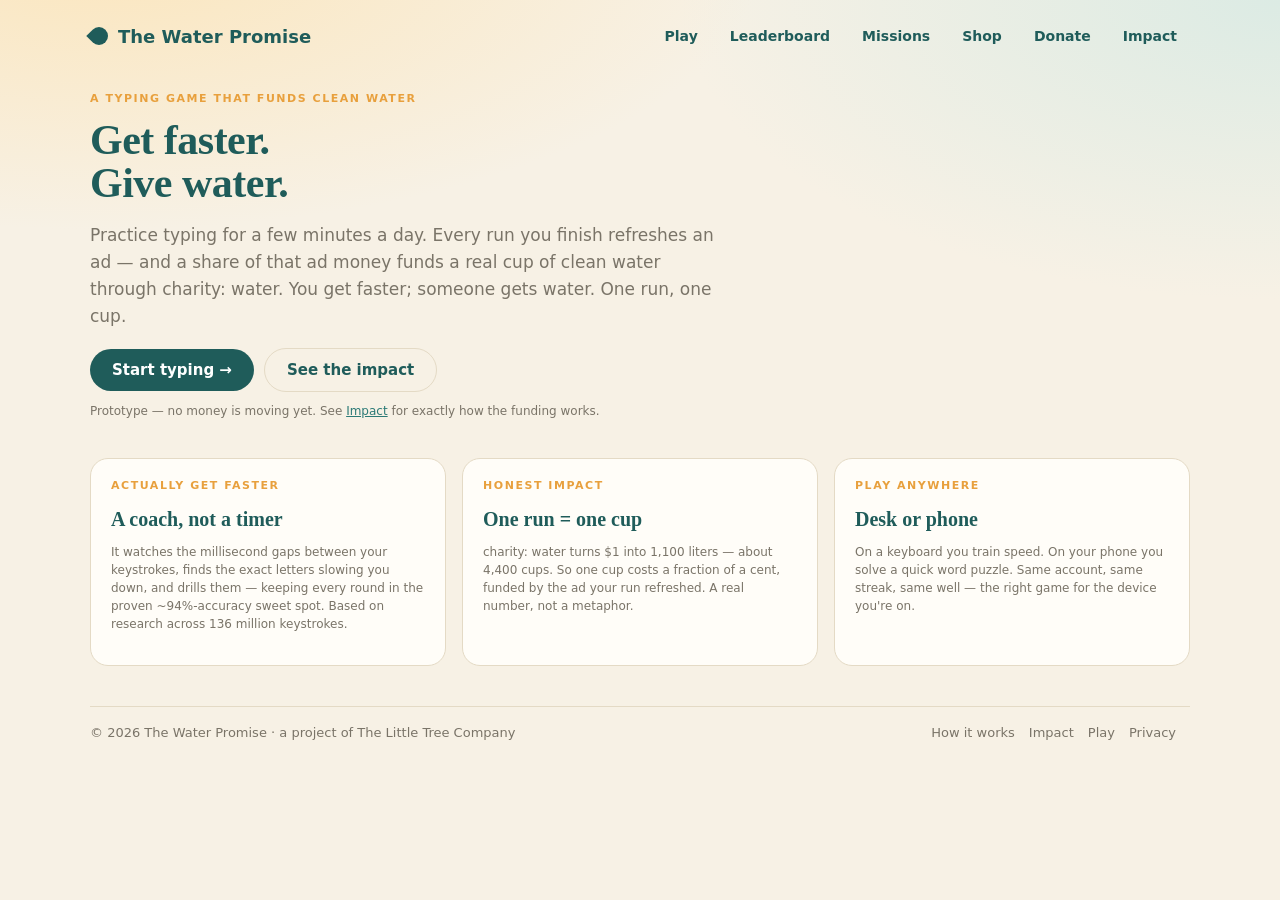
==== index.html @ 93ff99ce "Initial commit — The Water Promise site (typing game, live leaderboard, charity: water, privacy poli" ====
<!DOCTYPE html>
<html lang="en">
<head>
<meta charset="UTF-8"/>
<meta name="viewport" content="width=device-width, initial-scale=1.0"/>
<title>The Water Promise — Get faster. Give water.</title>
<meta name="description" content="A typing-speed coach that funds clean water. Get faster at typing; a share of the ad revenue funds real cups through charity: water."/>
<link rel="stylesheet" href="/styles.css"/>
<script async src="https://pagead2.googlesyndication.com/pagead/js/adsbygoogle.js?client=ca-pub-2861634407191511" crossorigin="anonymous"></script>
</head>
<body>
<div class="wrap">
  <nav>
    <a class="brand" href="/"><span class="drop"></span> The Water Promise</a>
    <div class="navlinks">
      <a href="/play">Play</a><a href="/leaderboard">Leaderboard</a><a href="/missions">Missions</a><a href="/shop">Shop</a><a href="/donate">Donate</a><a href="/impact">Impact</a>
    </div>
  </nav>

  <div style="padding:26px 0 8px">
    <div class="eyebrow">A typing game that funds clean water</div>
    <h1>Get faster.<br/>Give water.</h1>
    <p class="lead">Practice typing for a few minutes a day. Every run you finish refreshes an ad — and a share of that ad money funds a real cup of clean water through charity: water. You get faster; someone gets water. One run, one cup.</p>
    <div class="cta" style="margin-top:18px">
      <a class="btn" href="/play">Start typing →</a>
      <a class="btn ghost" href="/impact">See the impact</a>
    </div>
    <p class="note" style="margin-top:10px">Prototype — no money is moving yet. See <a href="/impact">Impact</a> for exactly how the funding works.</p>
  </div>

  <div class="cards">
    <div class="card">
      <div class="eyebrow">Actually get faster</div>
      <h3>A coach, not a timer</h3>
      <p class="note">It watches the millisecond gaps between your keystrokes, finds the exact letters slowing you down, and drills them — keeping every round in the proven ~94%-accuracy sweet spot. Based on research across 136 million keystrokes.</p>
    </div>
    <div class="card">
      <div class="eyebrow">Honest impact</div>
      <h3>One run = one cup</h3>
      <p class="note">charity: water turns $1 into 1,100 liters — about 4,400 cups. So one cup costs a fraction of a cent, funded by the ad your run refreshed. A real number, not a metaphor.</p>
    </div>
    <div class="card">
      <div class="eyebrow">Play anywhere</div>
      <h3>Desk or phone</h3>
      <p class="note">On a keyboard you train speed. On your phone you solve a quick word puzzle. Same account, same streak, same well — the right game for the device you're on.</p>
    </div>
  </div>

  <div class="footer">
    <div>© 2026 The Water Promise · a project of The Little Tree Company</div>
    <div><a href="/how">How it works</a><a href="/impact">Impact</a><a href="/play">Play</a><a href="/privacy">Privacy</a></div>
  </div>
</div>
</body>
</html>
---- styles.css ----
:root{--cream:#F7F1E5;--card:#FFFDF8;--ink:#1F5C5A;--ink2:#2C7A76;--sun:#E8A03D;--text:#2B2B28;--muted:#7A7468;--good:#3F9A6E;--bad:#C6603E;--line:#E4DAC5;--water:#3FA7D6}
*{box-sizing:border-box}
html{scroll-behavior:smooth}
body{margin:0;background:radial-gradient(1200px 500px at 8% -5%,#FBE6BE 0%,rgba(251,230,190,0) 55%),radial-gradient(1200px 600px at 100% 0%,#DCEBE4 0%,rgba(220,235,228,0) 50%),var(--cream);color:var(--text);font-family:system-ui,-apple-system,"Segoe UI",Roboto,sans-serif;min-height:100vh}
.wrap{max-width:1140px;margin:0 auto;padding:14px 20px 70px}
a{color:var(--ink2)}
/* nav */
nav{display:flex;align-items:center;justify-content:space-between;gap:12px;flex-wrap:wrap;padding:6px 0 14px}
.brand{display:flex;align-items:center;gap:10px;font-weight:700;color:var(--ink);font-size:18px;text-decoration:none}
.drop{width:18px;height:18px;background:var(--ink);border-radius:50% 50% 50% 0;transform:rotate(45deg)}
.navlinks{display:flex;gap:6px;align-items:center;flex-wrap:wrap}
.navlinks a{padding:8px 13px;border-radius:999px;color:var(--ink);text-decoration:none;font-weight:600;font-size:14px}
.navlinks a:hover{background:#EEF4EE}
.navlinks a.cta{background:var(--ink);color:#fff}
.navlinks a.here{background:#EEF4EE}
/* type */
h1{font-family:Georgia,serif;color:var(--ink);font-size:42px;line-height:1.02;margin:14px 0 6px;letter-spacing:-.5px}
h2{font-family:Georgia,serif;color:var(--ink);font-size:28px;margin:26px 0 8px}
h3{font-family:Georgia,serif;color:var(--ink);font-size:20px;margin:16px 0 6px}
.lead{color:var(--muted);max-width:640px;font-size:17px}
.eyebrow{font-size:11px;letter-spacing:.14em;text-transform:uppercase;color:var(--sun);font-weight:700}
p{line-height:1.6}
/* buttons */
.btn{display:inline-block;background:var(--ink);color:#fff;border:none;border-radius:999px;padding:12px 22px;font-weight:700;font-size:15px;cursor:pointer;text-decoration:none}
.btn.ghost{background:transparent;border:1px solid var(--line);color:var(--ink)}
/* cards / grid */
.cards{display:grid;grid-template-columns:repeat(3,1fr);gap:16px;margin-top:18px}
@media(max-width:820px){.cards{grid-template-columns:1fr}}
.card{background:var(--card);border:1px solid var(--line);border-radius:18px;padding:20px;position:relative}
.chips{display:flex;gap:6px;flex-wrap:wrap;margin:8px 0}
.chip{font-size:11px;font-weight:700;border-radius:999px;padding:3px 10px;background:#EEF4EE;color:var(--ink2)}
.chip.k{background:#FBE9CF;color:#9a6a1e;font-family:ui-monospace,monospace;text-transform:none}
/* play layout */
.hud{display:flex;gap:18px;flex-wrap:wrap;align-items:center}
.hud .stat{text-align:right;line-height:1.05}
.hud .stat b{font-family:Georgia,serif;font-size:20px;color:var(--ink)}
.hud .stat span{font-size:10px;letter-spacing:.07em;text-transform:uppercase;color:var(--muted)}
.banner{margin:6px 0 16px;border:1px dashed #C9BE9F;border-radius:16px;background:repeating-linear-gradient(45deg,#F6EFDD,#F6EFDD 14px,#F1E7CE 14px,#F1E7CE 28px);min-height:96px;display:flex;align-items:center;justify-content:center;gap:14px;text-align:center;position:relative;overflow:hidden}
.banner .tag{position:absolute;top:8px;left:14px;font-size:10px;letter-spacing:.12em;text-transform:uppercase;color:#9a8f73;font-weight:700}
.banner .bhead{font-family:Georgia,serif;font-size:24px;color:var(--ink)}
.banner .bsub{font-size:13px;color:#9a8f73}
.banner.flash{animation:fl .5s ease}@keyframes fl{0%{background:#FFF6E2}100%{background:repeating-linear-gradient(45deg,#F6EFDD,#F6EFDD 14px,#F1E7CE 14px,#F1E7CE 28px)}}
.grid{display:grid;grid-template-columns:1fr 320px;gap:18px}
@media(max-width:880px){.grid{grid-template-columns:1fr}}
.ptitle{font-family:Georgia,serif;font-size:23px;color:var(--ink);margin:2px 0 6px}
#target,#raceTarget{font-family:ui-monospace,Menlo,Consolas,monospace;font-size:23px;line-height:1.9;letter-spacing:.5px;background:linear-gradient(180deg,#F3F7F3,#EFF4EE);border:1px solid var(--line);border-radius:14px;padding:16px;min-height:92px;user-select:none}
#target .ch{border-radius:3px;padding:0 1px}
#target .cur,#raceTarget .cur{background:var(--sun);color:#3a2b12;box-shadow:0 0 0 2px rgba(232,160,61,.35)}
#target .ok,#raceTarget .ok{color:var(--good)}
#target .no,#raceTarget .no{color:#fff;background:var(--bad)}
.hidden-in{position:absolute;opacity:0;left:-9999px}
.tabs{display:flex;gap:8px;margin:0 0 14px;flex-wrap:wrap}
.tab{padding:9px 15px;border-radius:999px;border:1px solid var(--line);background:var(--card);font-weight:600;color:var(--ink);cursor:pointer;font-size:14px}
.tab.on{background:var(--ink);color:#fff;border-color:var(--ink)}
.metrics{display:flex;gap:8px;margin-top:14px;flex-wrap:wrap}
.metric{flex:1;min-width:78px;background:#FBF7EE;border:1px solid var(--line);border-radius:12px;padding:9px 10px;text-align:center}
.metric b{font-family:Georgia,serif;font-size:24px;color:var(--ink);display:block;line-height:1}
.metric span{font-size:9.5px;letter-spacing:.06em;text-transform:uppercase;color:var(--muted)}
.cta{margin-top:14px;display:flex;gap:10px;align-items:center;flex-wrap:wrap}
.hint{color:var(--muted);font-size:13px}
.debrief{margin-top:12px;padding:12px 14px;border-radius:12px;background:#F1F7F3;border:1px solid #DCEAE0;font-size:13.5px;display:none}
.debrief b{color:var(--ink)}
.bucket-wrap{display:flex;align-items:flex-end;gap:14px}
.bucket{position:relative;width:84px;height:104px;border:3px solid var(--ink);border-top:none;border-radius:6px 6px 16px 16px;overflow:hidden;background:#F0F5F1;flex:none}
.fill{position:absolute;bottom:0;left:0;right:0;height:0%;background:linear-gradient(180deg,#69C0E6,#2C7A9B);transition:height .6s cubic-bezier(.2,.8,.2,1)}
.big-cups{font-family:Georgia,serif;font-size:38px;color:var(--ink);line-height:1}
.milestone{margin-top:10px;font-size:12.5px;color:var(--muted)}
.prog{height:8px;background:#EDE4CE;border-radius:99px;overflow:hidden;margin-top:6px}
.prog i{display:block;height:100%;width:0;background:var(--sun);transition:width .5s}
#waterfx{position:fixed;inset:0;width:100%;height:100%;pointer-events:none;z-index:60}
/* wordle */
.wg{display:grid;grid-template-rows:repeat(6,1fr);gap:6px;justify-content:center;margin-bottom:12px}
.wrow{display:grid;grid-template-columns:repeat(5,50px);gap:6px}
.wc{width:50px;height:50px;border:2px solid var(--line);border-radius:8px;display:flex;align-items:center;justify-content:center;font-family:Georgia,serif;font-size:24px;font-weight:700;color:var(--ink);text-transform:uppercase;background:#fff}
.wc.g{background:var(--good);border-color:var(--good);color:#fff}.wc.y{background:var(--sun);border-color:var(--sun);color:#fff}.wc.b{background:#B9AE93;border-color:#B9AE93;color:#fff}
.kb{display:flex;flex-direction:column;gap:6px;align-items:center}
.krow{display:flex;gap:5px}
.key{min-width:28px;height:42px;border-radius:7px;border:1px solid var(--line);background:#fff;font-weight:700;color:var(--ink);padding:0 7px;cursor:pointer;font-size:13px}
.key.wide{min-width:52px;font-size:11px}
.key.g{background:var(--good);color:#fff;border-color:var(--good)}.key.y{background:var(--sun);color:#fff;border-color:var(--sun)}.key.b{background:#B9AE93;color:#fff;border-color:#B9AE93}
.def{margin-top:8px;padding:10px 12px;border-radius:10px;background:#F1F7F3;border:1px solid #DCEAE0;font-size:13px;display:none}
/* content */
.prose{max-width:760px}
.prose p{color:#3b3a35}
.stat-row{display:flex;gap:14px;flex-wrap:wrap;margin:14px 0}
.statbox{background:var(--card);border:1px solid var(--line);border-radius:14px;padding:14px 18px;min-width:150px}
.statbox b{font-family:Georgia,serif;font-size:26px;color:var(--ink);display:block}
.statbox span{font-size:12px;color:var(--muted)}
.faq{border-top:1px solid var(--line);padding:14px 0}
.faq b{color:var(--ink)}
.footer{margin-top:40px;border-top:1px solid var(--line);padding-top:18px;color:var(--muted);font-size:13px;display:flex;justify-content:space-between;gap:16px;flex-wrap:wrap}
.footer a{color:var(--muted);text-decoration:none;margin-right:14px}
.pill{display:inline-block;background:#EEF4EE;color:var(--ink2);border-radius:99px;padding:2px 10px;font-size:11px;font-weight:700}
.note{color:var(--muted);font-size:12px;line-height:1.5}
/* tip-and-pour */
.banner{transition:transform .5s cubic-bezier(.34,1.4,.64,1);transform-origin:78% 100%}
.banner.tip{transform:rotate(9deg)}
/* save-to-leaderboard */
.savebox{display:flex;gap:8px;align-items:center;flex-wrap:wrap;margin-top:12px;padding:12px;border:1px solid var(--line);border-radius:12px;background:#FBF7EE}
.savebox input{font:inherit;padding:9px 12px;border:1px solid var(--line);border-radius:10px;min-width:150px}
.savemsg{font-size:12.5px;color:var(--ink2)}
/* leaderboard table */
.lb{width:100%;border-collapse:collapse;margin-top:10px}
.lb th{text-align:left;font-size:11px;letter-spacing:.08em;text-transform:uppercase;color:var(--muted);padding:8px 10px;border-bottom:1px solid var(--line)}
.lb td{padding:11px 10px;border-bottom:1px solid #F0E9D6}
.lb tr td:first-child{font-family:Georgia,serif;color:var(--ink);width:40px}
.lb .nm{font-weight:600;color:var(--ink)}
/* product grid */
.prod{display:grid;grid-template-columns:repeat(3,1fr);gap:14px;margin-top:12px}
@media(max-width:820px){.prod{grid-template-columns:1fr 1fr}}
.p{background:var(--card);border:1px solid var(--line);border-radius:14px;padding:14px}
.p .pn{font-weight:600;color:var(--ink)}
.p .pp{font-family:Georgia,serif;font-size:20px;color:var(--ink);margin:4px 0}
.p .buy{display:inline-block;margin-top:6px;background:var(--ink);color:#fff;border-radius:999px;padding:8px 14px;font-weight:600;font-size:13px;text-decoration:none;border:none;cursor:pointer}
.give{display:flex;gap:12px;flex-wrap:wrap;margin:14px 0}
.give a{background:var(--ink);color:#fff;border-radius:14px;padding:16px 26px;font-family:Georgia,serif;font-size:22px;text-decoration:none}
.give a.alt{background:var(--sun)}
.mission{background:var(--card);border:1px solid var(--line);border-radius:16px;padding:18px;margin-top:12px}
.meter{height:10px;background:#EDE4CE;border-radius:99px;overflow:hidden;margin-top:8px}
.meter i{display:block;height:100%;background:linear-gradient(90deg,#69C0E6,#2C7A9B)}
/* walking water-carrier */
.pathstrip{position:relative;height:66px;margin:6px 0 16px;border-radius:14px;overflow:hidden;background:linear-gradient(180deg,#EAF3E4,#DCEBD3);border:1px solid var(--line)}
.pathstrip:before{content:"";position:absolute;bottom:0;left:0;right:0;height:22px;background:repeating-linear-gradient(90deg,#CFE0C2,#CFE0C2 10px,#C6D9B8 10px,#C6D9B8 20px)}
.walker{position:absolute;bottom:8px;left:-70px;animation:walkAcross 9s linear infinite}
.walker svg{display:block;animation:bob .5s ease-in-out infinite}
@keyframes walkAcross{0%{transform:translateX(0)}100%{transform:translateX(calc(100vw + 140px))}}
@keyframes bob{0%,100%{transform:translateY(0)}50%{transform:translateY(-3px)}}
.leg{transform-origin:top center;animation:swing .5s ease-in-out infinite}
.leg2{animation-delay:.25s}
@keyframes swing{0%,100%{transform:rotate(16deg)}50%{transform:rotate(-16deg)}}
.pail{animation:pailsway .5s ease-in-out infinite}
@keyframes pailsway{0%,100%{transform:rotate(-4deg)}50%{transform:rotate(4deg)}}
/* auth panel */
.auth input{font:inherit;padding:9px 12px;border:1px solid var(--line);border-radius:10px;width:100%;margin-top:6px}
.auth .row{display:flex;gap:8px;margin-top:8px;flex-wrap:wrap}
.auth .row .btn{padding:9px 16px}
.authmsg{font-size:12.5px;color:var(--ink2);margin-top:6px}
.trophy{display:flex;gap:14px;align-items:center;background:var(--card);border:1px solid var(--line);border-radius:16px;padding:16px;margin-top:12px}
.trophy .ic{font-size:34px}
.trophy b{color:var(--ink)}
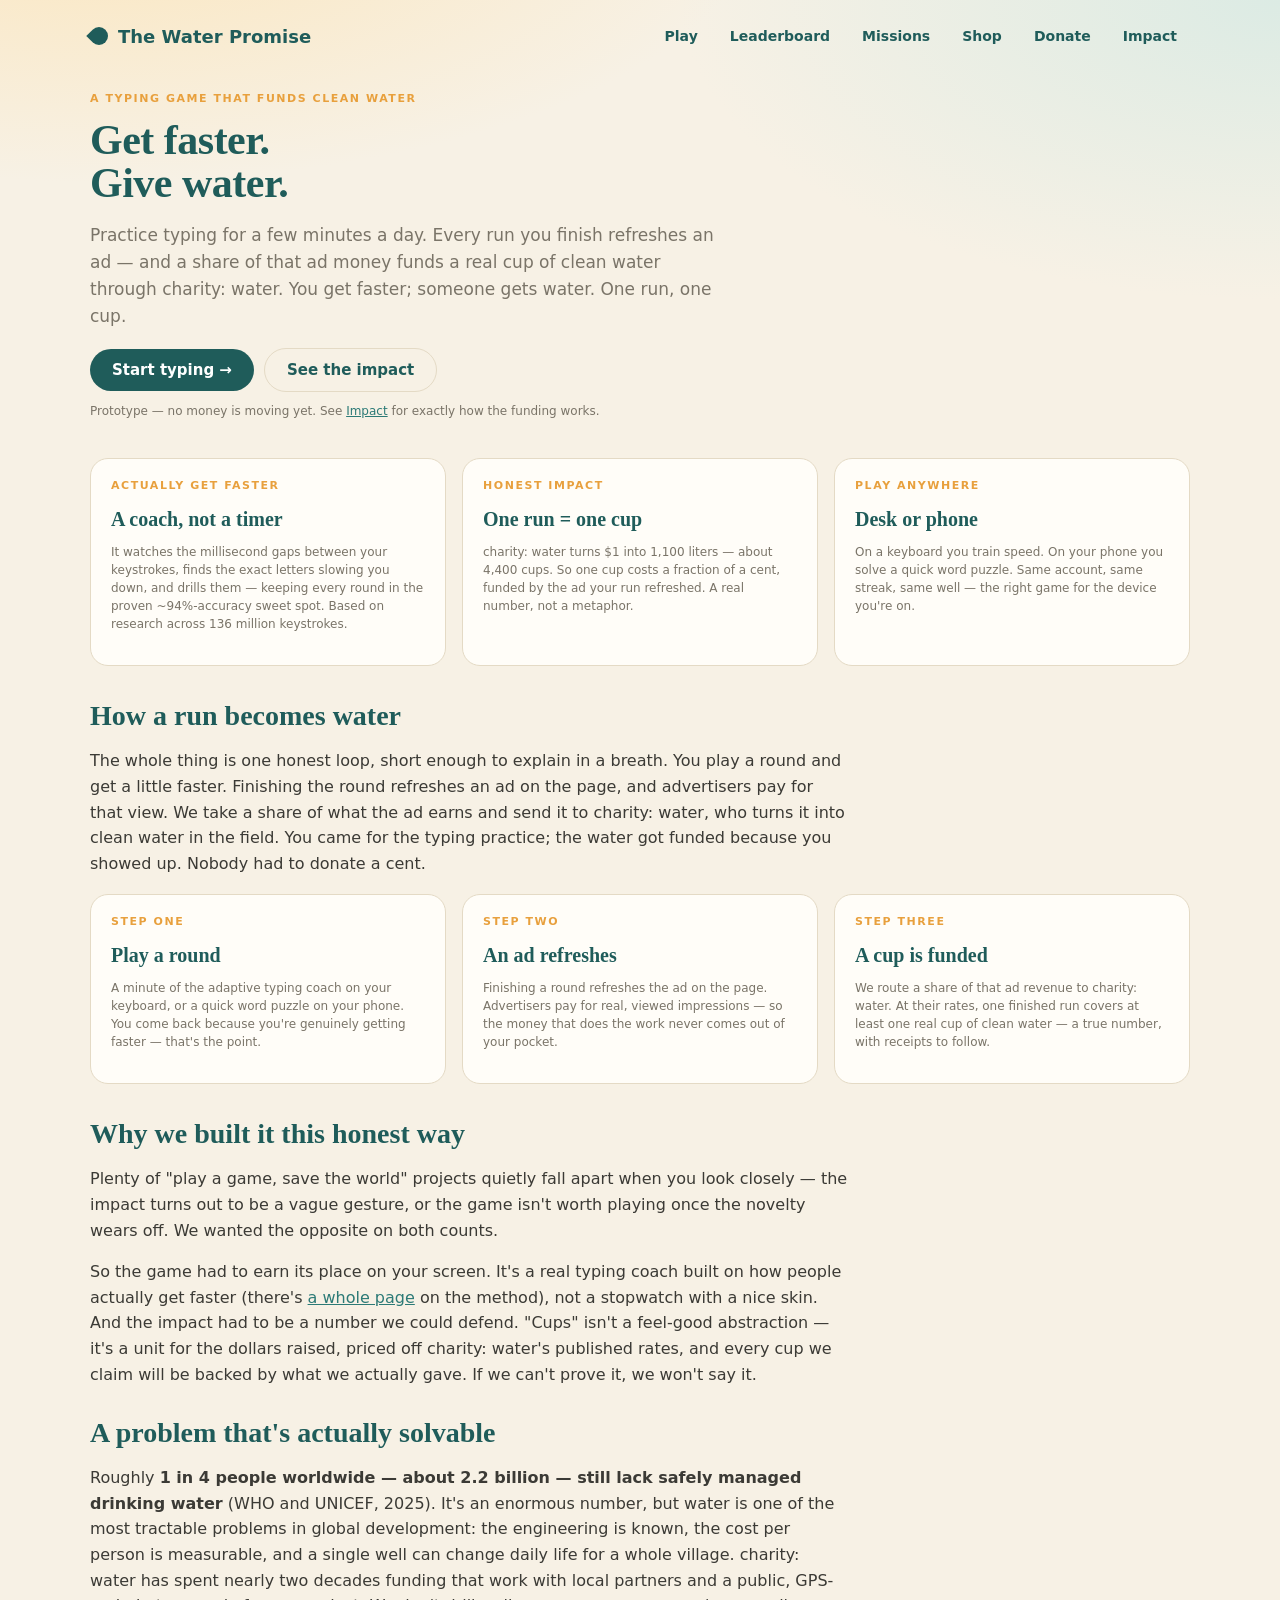
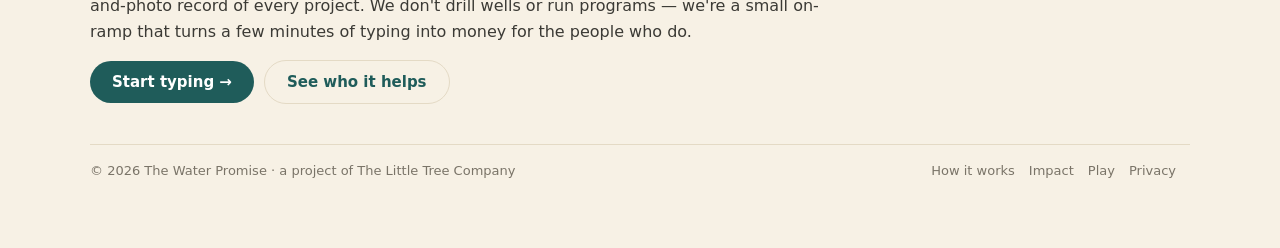
==== commit db9d692f: "Beef up page copy on content pages" ====
--- a/index.html
+++ b/index.html
@@ -4,9 +4,29 @@
 <meta charset="UTF-8"/>
 <meta name="viewport" content="width=device-width, initial-scale=1.0"/>
 <title>The Water Promise — Get faster. Give water.</title>
-<meta name="description" content="A typing-speed coach that funds clean water. Get faster at typing; a share of the ad revenue funds real cups through charity: water."/>
 <link rel="stylesheet" href="/styles.css"/>
 <script async src="https://pagead2.googlesyndication.com/pagead/js/adsbygoogle.js?client=ca-pub-2861634407191511" crossorigin="anonymous"></script>
+<meta name="description" content="A typing game that funds clean water. Practice typing a few minutes a day; a share of the ad revenue funds a real cup of clean water through charity: water."/>
+<link rel="canonical" href="https://the-water-promise.vercel.app/"/>
+<meta name="theme-color" content="#1F5C5A"/>
+<link rel="icon" href="/favicon.svg" type="image/svg+xml"/>
+<link rel="icon" href="/favicon-32.png" sizes="32x32" type="image/png"/>
+<link rel="apple-touch-icon" href="/apple-touch-icon.png"/>
+<link rel="manifest" href="/site.webmanifest"/>
+<meta property="og:type" content="website"/>
+<meta property="og:site_name" content="The Water Promise"/>
+<meta property="og:title" content="The Water Promise — Get faster. Give water."/>
+<meta property="og:description" content="A typing game that funds clean water. Practice typing a few minutes a day; a share of the ad revenue funds a real cup of clean water through charity: water."/>
+<meta property="og:url" content="https://the-water-promise.vercel.app/"/>
+<meta property="og:image" content="https://the-water-promise.vercel.app/og.png"/>
+<meta property="og:image:width" content="1200"/>
+<meta property="og:image:height" content="630"/>
+<meta name="twitter:card" content="summary_large_image"/>
+<meta name="twitter:title" content="The Water Promise — Get faster. Give water."/>
+<meta name="twitter:description" content="A typing game that funds clean water. Practice typing a few minutes a day; a share of the ad revenue funds a real cup of clean water through charity: water."/>
+<meta name="twitter:image" content="https://the-water-promise.vercel.app/og.png"/>
+<script type="application/ld+json">{"@context":"https://schema.org","@type":"WebSite","name":"The Water Promise","url":"https://the-water-promise.vercel.app","description":"A typing game that funds clean water.","publisher":{"@type":"Organization","name":"The Little Tree Company, LLC"}}</script>
+<script defer src="/_vercel/insights/script.js"></script>
 </head>
 <body>
 <div class="wrap">
@@ -46,6 +66,29 @@
     </div>
   </div>
 
+  <div class="prose" style="margin-top:34px">
+    <h2>How a run becomes water</h2>
+    <p>The whole thing is one honest loop, short enough to explain in a breath. You play a round and get a little faster. Finishing the round refreshes an ad on the page, and advertisers pay for that view. We take a share of what the ad earns and send it to charity: water, who turns it into clean water in the field. You came for the typing practice; the water got funded because you showed up. Nobody had to donate a cent.</p>
+  </div>
+
+  <div class="cards">
+    <div class="card"><div class="eyebrow">Step one</div><h3>Play a round</h3><p class="note">A minute of the adaptive typing coach on your keyboard, or a quick word puzzle on your phone. You come back because you're genuinely getting faster — that's the point.</p></div>
+    <div class="card"><div class="eyebrow">Step two</div><h3>An ad refreshes</h3><p class="note">Finishing a round refreshes the ad on the page. Advertisers pay for real, viewed impressions — so the money that does the work never comes out of your pocket.</p></div>
+    <div class="card"><div class="eyebrow">Step three</div><h3>A cup is funded</h3><p class="note">We route a share of that ad revenue to charity: water. At their rates, one finished run covers at least one real cup of clean water — a true number, with receipts to follow.</p></div>
+  </div>
+
+  <div class="prose" style="margin-top:34px">
+    <h2>Why we built it this honest way</h2>
+    <p>Plenty of "play a game, save the world" projects quietly fall apart when you look closely — the impact turns out to be a vague gesture, or the game isn't worth playing once the novelty wears off. We wanted the opposite on both counts.</p>
+    <p>So the game had to earn its place on your screen. It's a real typing coach built on how people actually get faster (there's <a href="/how">a whole page</a> on the method), not a stopwatch with a nice skin. And the impact had to be a number we could defend. "Cups" isn't a feel-good abstraction — it's a unit for the dollars raised, priced off charity: water's published rates, and every cup we claim will be backed by what we actually gave. If we can't prove it, we won't say it.</p>
+  </div>
+
+  <div class="prose" style="margin-top:30px">
+    <h2>A problem that's actually solvable</h2>
+    <p>Roughly <b>1 in 4 people worldwide — about 2.2 billion — still lack safely managed drinking water</b> (WHO and UNICEF, 2025). It's an enormous number, but water is one of the most tractable problems in global development: the engineering is known, the cost per person is measurable, and a single well can change daily life for a whole village. charity: water has spent nearly two decades funding that work with local partners and a public, GPS-and-photo record of every project. We don't drill wells or run programs — we're a small on-ramp that turns a few minutes of typing into money for the people who do.</p>
+    <div class="cta" style="margin-top:16px"><a class="btn" href="/play">Start typing →</a><a class="btn ghost" href="/missions">See who it helps</a></div>
+  </div>
+
   <div class="footer">
     <div>© 2026 The Water Promise · a project of The Little Tree Company</div>
     <div><a href="/how">How it works</a><a href="/impact">Impact</a><a href="/play">Play</a><a href="/privacy">Privacy</a></div>
